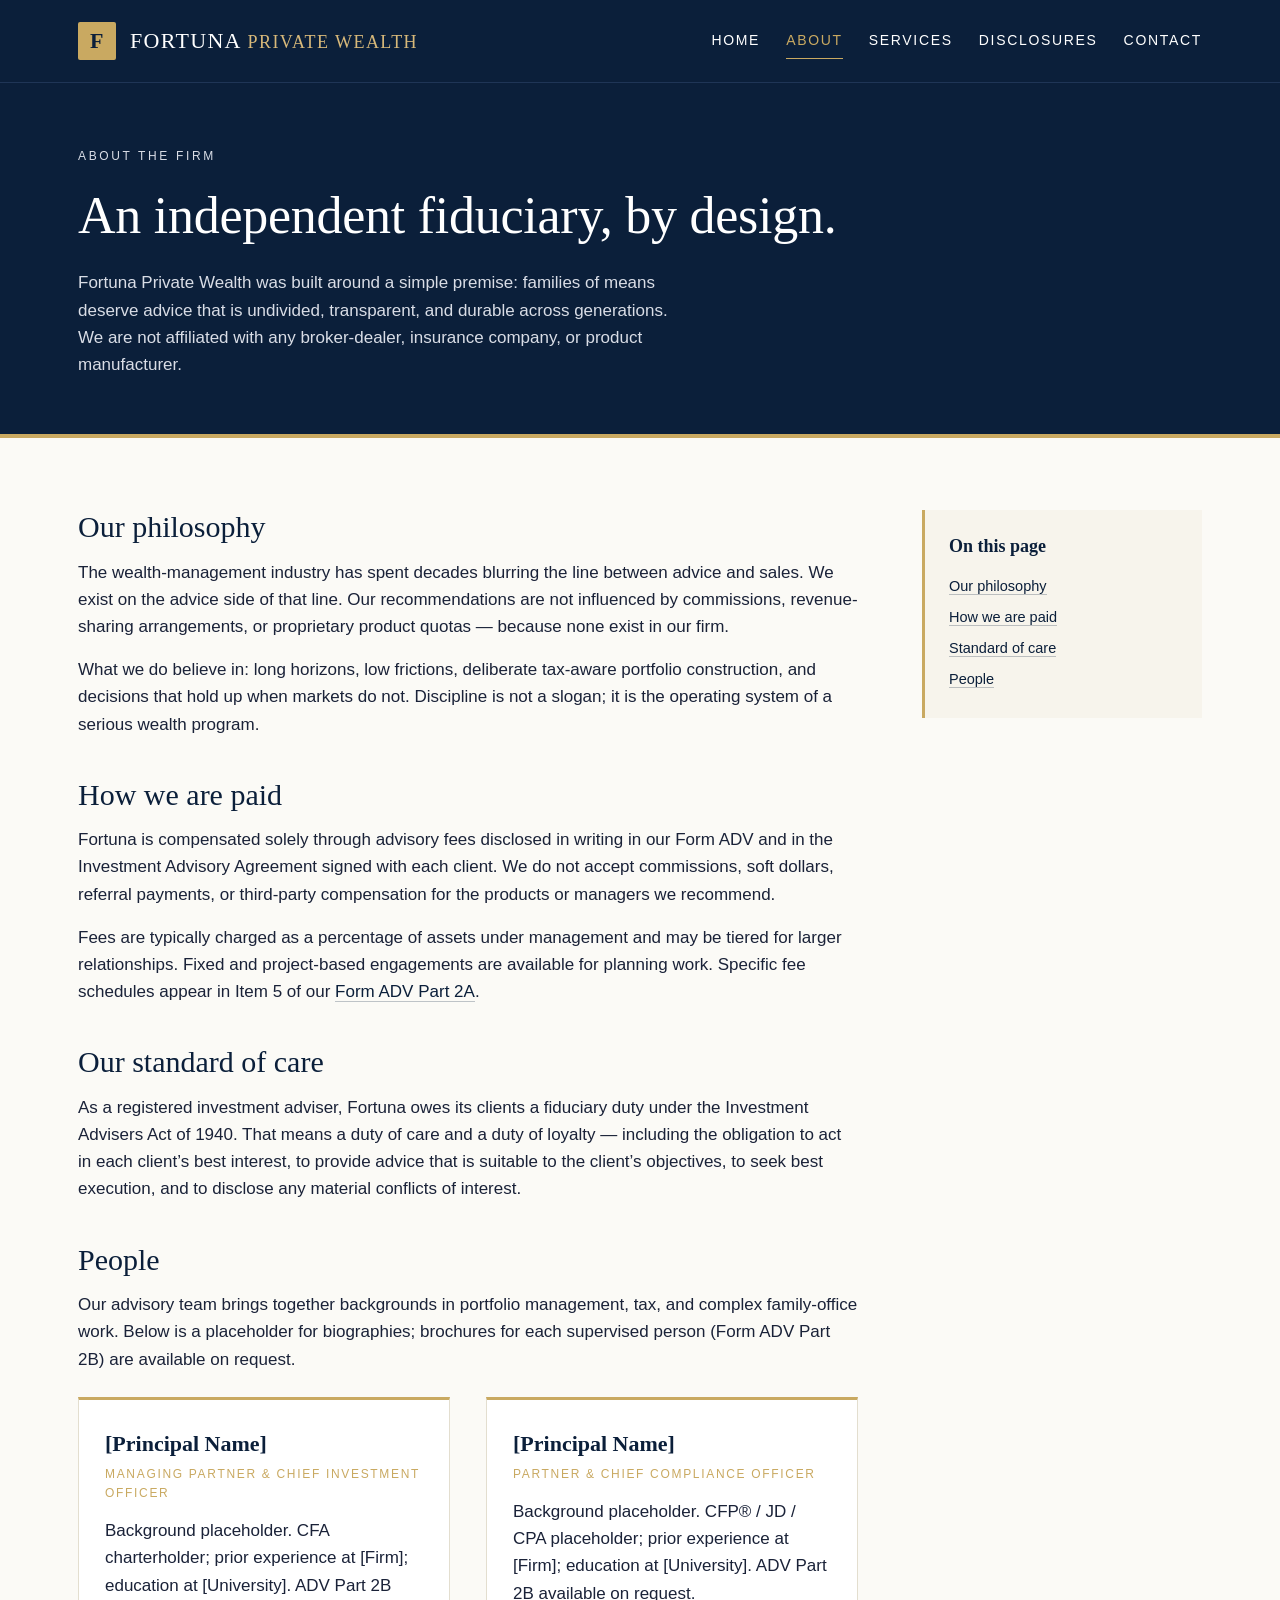
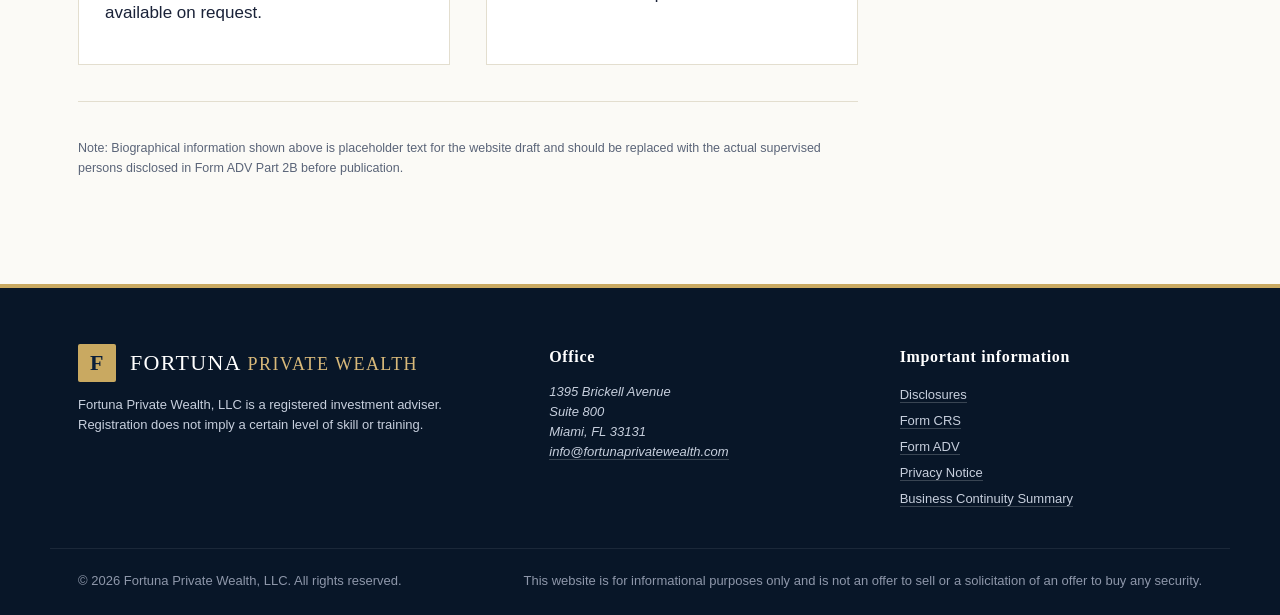
==== about.html @ 852a580c "Initial draft: Fortuna Private Wealth marketing site Five-page static site (home, about, services, d" ====
<!DOCTYPE html>
<html lang="en">
<head>
  <meta charset="UTF-8" />
  <meta name="viewport" content="width=device-width, initial-scale=1.0" />
  <title>About | Fortuna Private Wealth</title>
  <meta name="description" content="About Fortuna Private Wealth, an independent fee-only registered investment adviser headquartered in Brickell, Miami." />
  <link rel="icon" href="data:image/svg+xml,%3Csvg xmlns='http://www.w3.org/2000/svg' viewBox='0 0 64 64'%3E%3Crect width='64' height='64' fill='%230B1F3A'/%3E%3Ctext x='32' y='42' font-family='Georgia' font-size='34' fill='%23C9A961' text-anchor='middle' font-weight='bold'%3EF%3C/text%3E%3C/svg%3E" />
  <link rel="stylesheet" href="style.css" />
</head>
<body>
  <header class="site-header">
    <div class="container nav">
      <a href="index.html" class="brand">
        <span class="brand-mark">F</span>
        <span class="brand-text">Fortuna <em>Private Wealth</em></span>
      </a>
      <nav class="primary-nav" aria-label="Primary">
        <a href="index.html">Home</a>
        <a href="about.html" class="active">About</a>
        <a href="services.html">Services</a>
        <a href="disclosures.html">Disclosures</a>
        <a href="contact.html">Contact</a>
      </nav>
    </div>
  </header>

  <section class="page-hero">
    <div class="container">
      <p class="eyebrow">About the firm</p>
      <h1>An independent fiduciary, by design.</h1>
      <p>
        Fortuna Private Wealth was built around a simple premise: families
        of means deserve advice that is undivided, transparent, and durable
        across generations. We are not affiliated with any broker-dealer,
        insurance company, or product manufacturer.
      </p>
    </div>
  </section>

  <section class="page">
    <div class="container page-grid">
      <div class="prose">
        <h2>Our philosophy</h2>
        <p>
          The wealth-management industry has spent decades blurring the line
          between advice and sales. We exist on the advice side of that line.
          Our recommendations are not influenced by commissions, revenue-sharing
          arrangements, or proprietary product quotas &mdash; because none exist
          in our firm.
        </p>
        <p>
          What we do believe in: long horizons, low frictions, deliberate
          tax-aware portfolio construction, and decisions that hold up when
          markets do not. Discipline is not a slogan; it is the operating
          system of a serious wealth program.
        </p>

        <h2>How we are paid</h2>
        <p>
          Fortuna is compensated solely through advisory fees disclosed in
          writing in our Form ADV and in the Investment Advisory Agreement
          signed with each client. We do not accept commissions, soft dollars,
          referral payments, or third-party compensation for the products or
          managers we recommend.
        </p>
        <p>
          Fees are typically charged as a percentage of assets under management
          and may be tiered for larger relationships. Fixed and project-based
          engagements are available for planning work. Specific fee schedules
          appear in Item 5 of our <a href="disclosures.html#form-adv">Form ADV Part 2A</a>.
        </p>

        <h2>Our standard of care</h2>
        <p>
          As a registered investment adviser, Fortuna owes its clients a
          fiduciary duty under the Investment Advisers Act of 1940. That means
          a duty of care and a duty of loyalty &mdash; including the obligation
          to act in each client&rsquo;s best interest, to provide advice that is
          suitable to the client&rsquo;s objectives, to seek best execution, and
          to disclose any material conflicts of interest.
        </p>

        <h2>People</h2>
        <p>
          Our advisory team brings together backgrounds in portfolio
          management, tax, and complex family-office work. Below is a
          placeholder for biographies; brochures for each supervised person
          (Form ADV Part 2B) are available on request.
        </p>

        <div class="people">
          <article class="person">
            <h3>[Principal Name]</h3>
            <span class="role">Managing Partner &amp; Chief Investment Officer</span>
            <p>
              Background placeholder. CFA charterholder; prior experience at
              [Firm]; education at [University]. ADV Part 2B available on request.
            </p>
          </article>
          <article class="person">
            <h3>[Principal Name]</h3>
            <span class="role">Partner &amp; Chief Compliance Officer</span>
            <p>
              Background placeholder. CFP&reg; / JD / CPA placeholder; prior
              experience at [Firm]; education at [University]. ADV Part 2B
              available on request.
            </p>
          </article>
        </div>

        <hr />
        <p class="form-note">
          Note: Biographical information shown above is placeholder text for
          the website draft and should be replaced with the actual supervised
          persons disclosed in Form ADV Part 2B before publication.
        </p>
      </div>

      <aside>
        <h4>On this page</h4>
        <ul>
          <li><a href="#philosophy">Our philosophy</a></li>
          <li><a href="#fees">How we are paid</a></li>
          <li><a href="#standard">Standard of care</a></li>
          <li><a href="#people">People</a></li>
        </ul>
      </aside>
    </div>
  </section>

  <footer class="site-footer">
    <div class="container footer-grid">
      <div>
        <div class="brand brand-footer">
          <span class="brand-mark">F</span>
          <span class="brand-text">Fortuna <em>Private Wealth</em></span>
        </div>
        <p class="small">
          Fortuna Private Wealth, LLC is a registered investment adviser.
          Registration does not imply a certain level of skill or training.
        </p>
      </div>
      <div>
        <h4>Office</h4>
        <address class="small">
          1395 Brickell Avenue<br />
          Suite 800<br />
          Miami, FL 33131<br />
          <a href="mailto:info@fortunaprivatewealth.com">info@fortunaprivatewealth.com</a>
        </address>
      </div>
      <div>
        <h4>Important information</h4>
        <ul class="small footer-links">
          <li><a href="disclosures.html">Disclosures</a></li>
          <li><a href="disclosures.html#form-crs">Form CRS</a></li>
          <li><a href="disclosures.html#form-adv">Form ADV</a></li>
          <li><a href="disclosures.html#privacy">Privacy Notice</a></li>
          <li><a href="disclosures.html#bcp">Business Continuity Summary</a></li>
        </ul>
      </div>
    </div>
    <div class="container footer-bottom small">
      <span>&copy; <span id="yr"></span> Fortuna Private Wealth, LLC. All rights reserved.</span>
      <span>This website is for informational purposes only and is not an offer to sell or a solicitation of an offer to buy any security.</span>
    </div>
  </footer>
  <script>document.getElementById('yr').textContent=new Date().getFullYear();</script>
</body>
</html>
---- style.css ----
:root {
  --navy: #0B1F3A;
  --navy-deep: #081628;
  --navy-soft: #14304f;
  --gold: #C9A961;
  --gold-soft: #d8b97a;
  --ivory: #F7F4EC;
  --paper: #FBFAF6;
  --ink: #1A2238;
  --muted: #5A6478;
  --line: #E3DECF;
  --line-dark: #1F3556;
  --max: 1180px;
  --radius: 4px;
  --serif: "Cormorant Garamond", "Garamond", "Georgia", "Times New Roman", serif;
  --sans: "Inter", -apple-system, BlinkMacSystemFont, "Segoe UI", "Helvetica Neue", Arial, sans-serif;
}

* { box-sizing: border-box; }

html, body {
  margin: 0;
  padding: 0;
  background: var(--paper);
  color: var(--ink);
  font-family: var(--sans);
  font-size: 17px;
  line-height: 1.6;
  -webkit-font-smoothing: antialiased;
}

img { max-width: 100%; height: auto; display: block; }

a { color: var(--navy); text-decoration: none; border-bottom: 1px solid rgba(11,31,58,0.25); transition: border-color .15s, color .15s; }
a:hover { color: var(--gold); border-bottom-color: var(--gold); }

.container {
  max-width: var(--max);
  margin: 0 auto;
  padding: 0 28px;
}

/* ---------- Header / nav ---------- */
.site-header {
  background: var(--navy);
  color: #fff;
  border-bottom: 1px solid var(--line-dark);
}
.site-header a { color: #fff; border-bottom: none; }
.site-header a:hover { color: var(--gold); }

.nav {
  display: flex;
  justify-content: space-between;
  align-items: center;
  padding: 22px 28px;
  gap: 32px;
}

.brand {
  display: inline-flex;
  align-items: center;
  gap: 14px;
  font-family: var(--serif);
  letter-spacing: 0.02em;
}
.brand-mark {
  display: inline-flex;
  align-items: center;
  justify-content: center;
  width: 38px;
  height: 38px;
  background: var(--gold);
  color: var(--navy);
  font-family: var(--serif);
  font-weight: 700;
  font-size: 22px;
  border-radius: 2px;
}
.brand-text {
  font-size: 22px;
  font-weight: 500;
  letter-spacing: 0.06em;
  text-transform: uppercase;
}
.brand-text em {
  font-style: normal;
  font-weight: 400;
  color: var(--gold-soft);
  letter-spacing: 0.08em;
  font-size: 0.82em;
}

.primary-nav {
  display: flex;
  gap: 26px;
  font-size: 14px;
  letter-spacing: 0.12em;
  text-transform: uppercase;
}
.primary-nav a {
  padding: 6px 0;
  border-bottom: 1px solid transparent;
}
.primary-nav a.active,
.primary-nav a:hover {
  border-bottom-color: var(--gold);
  color: var(--gold);
}

/* ---------- Hero ---------- */
.hero {
  background: linear-gradient(180deg, var(--navy) 0%, var(--navy-deep) 100%);
  color: #fff;
  padding: 90px 0 110px;
  position: relative;
  overflow: hidden;
}
.hero::after {
  content: "";
  position: absolute;
  inset: auto 0 0 0;
  height: 4px;
  background: linear-gradient(90deg, transparent, var(--gold), transparent);
  opacity: .6;
}
.hero-grid {
  display: grid;
  grid-template-columns: 1.4fr 1fr;
  gap: 64px;
  align-items: center;
}
.eyebrow {
  color: var(--gold);
  text-transform: uppercase;
  letter-spacing: 0.22em;
  font-size: 12px;
  margin: 0 0 18px;
}
.hero h1 {
  font-family: var(--serif);
  font-weight: 500;
  font-size: clamp(36px, 5vw, 60px);
  line-height: 1.08;
  margin: 0 0 24px;
  letter-spacing: -0.005em;
}
.hero .lede {
  font-size: 18px;
  color: #D9DDE6;
  max-width: 56ch;
  margin: 0 0 32px;
}

.cta-row { display: flex; gap: 16px; flex-wrap: wrap; }

.btn {
  display: inline-block;
  font-family: var(--sans);
  font-size: 14px;
  letter-spacing: 0.14em;
  text-transform: uppercase;
  padding: 14px 26px;
  border-radius: 2px;
  border: 1px solid transparent;
  cursor: pointer;
  text-decoration: none;
}
.btn-primary {
  background: var(--gold);
  color: var(--navy);
  border-color: var(--gold);
}
.btn-primary:hover { background: var(--gold-soft); border-color: var(--gold-soft); color: var(--navy); }
.btn-ghost {
  background: transparent;
  color: #fff;
  border-color: rgba(255,255,255,0.4);
}
.btn-ghost:hover { border-color: var(--gold); color: var(--gold); }

/* hero card */
.hero-card {
  background: rgba(255,255,255,0.04);
  border: 1px solid rgba(201,169,97,0.35);
  padding: 28px 30px;
  border-radius: var(--radius);
  backdrop-filter: blur(2px);
}
.hero-card .card-title {
  font-family: var(--serif);
  font-size: 22px;
  margin: 0 0 18px;
  color: var(--gold);
  font-weight: 500;
  letter-spacing: 0.04em;
}
.kv {
  margin: 0;
  display: grid;
  grid-template-columns: 1fr 1.4fr;
  row-gap: 10px;
  column-gap: 14px;
  font-size: 14.5px;
}
.kv dt { color: #B9C1D2; text-transform: uppercase; letter-spacing: 0.08em; font-size: 11.5px; padding-top: 2px; }
.kv dd { margin: 0; color: #fff; }
.kv dd a { color: var(--gold); border-bottom-color: rgba(201,169,97,0.5); }

/* ---------- Bands ---------- */
.band { padding: 88px 0; }
.band-light { background: var(--ivory); border-top: 1px solid var(--line); border-bottom: 1px solid var(--line); }
.band-dark { background: var(--navy); color: #fff; text-align: center; }
.band-dark h2 { color: #fff; }

.band h2, .page h2 {
  font-family: var(--serif);
  font-weight: 500;
  font-size: clamp(28px, 3.4vw, 40px);
  line-height: 1.15;
  margin: 0 0 22px;
  color: var(--navy);
}

.three-col {
  display: grid;
  grid-template-columns: repeat(3, 1fr);
  gap: 44px;
}
.three-col h3 {
  font-family: var(--serif);
  font-size: 22px;
  color: var(--navy);
  margin: 0 0 12px;
  font-weight: 600;
}
.three-col h3::before {
  content: "";
  display: block;
  width: 38px;
  height: 2px;
  background: var(--gold);
  margin-bottom: 14px;
}

.two-col {
  display: grid;
  grid-template-columns: 1.1fr 1fr;
  gap: 64px;
  align-items: start;
}

.checklist {
  list-style: none;
  padding: 0;
  margin: 0;
  border-top: 1px solid var(--line);
}
.checklist li {
  padding: 16px 0 16px 28px;
  border-bottom: 1px solid var(--line);
  position: relative;
}
.checklist li::before {
  content: "";
  position: absolute;
  left: 0;
  top: 22px;
  width: 14px;
  height: 2px;
  background: var(--gold);
}

.cta-block {
  max-width: 620px;
  margin: 0 auto;
}
.band-dark .cta-block p {
  color: #C7CFDD;
  margin-bottom: 28px;
}

/* ---------- Page-level (interior pages) ---------- */
.page-hero {
  background: var(--navy);
  color: #fff;
  padding: 64px 0 56px;
  border-bottom: 4px solid var(--gold);
}
.page-hero h1 {
  font-family: var(--serif);
  font-weight: 500;
  font-size: clamp(34px, 4.4vw, 52px);
  margin: 8px 0 12px;
  letter-spacing: -0.005em;
}
.page-hero p {
  color: #D9DDE6;
  max-width: 64ch;
  margin: 0;
}

.page {
  padding: 72px 0 90px;
}

.page-grid {
  display: grid;
  grid-template-columns: 1fr 280px;
  gap: 64px;
  align-items: start;
}
.page-grid aside {
  position: sticky;
  top: 30px;
  background: var(--ivory);
  border-left: 3px solid var(--gold);
  padding: 22px 24px;
  font-size: 14.5px;
}
.page-grid aside h4 {
  font-family: var(--serif);
  font-size: 18px;
  margin: 0 0 10px;
  color: var(--navy);
}
.page-grid aside ul {
  list-style: none;
  padding: 0;
  margin: 0;
}
.page-grid aside li { padding: 4px 0; }

.prose h2 {
  font-family: var(--serif);
  font-weight: 500;
  font-size: 30px;
  color: var(--navy);
  margin: 40px 0 14px;
}
.prose h2:first-child { margin-top: 0; }
.prose h3 {
  font-family: var(--serif);
  font-size: 22px;
  color: var(--navy);
  margin: 28px 0 8px;
  font-weight: 600;
}
.prose p { margin: 0 0 16px; }
.prose ul { margin: 0 0 18px; padding-left: 22px; }
.prose li { margin: 6px 0; }
.prose hr {
  border: 0;
  border-top: 1px solid var(--line);
  margin: 36px 0;
}

.note {
  background: var(--ivory);
  border: 1px solid var(--line);
  border-left: 4px solid var(--gold);
  padding: 18px 22px;
  font-size: 14.5px;
  color: var(--muted);
  margin: 20px 0 28px;
}

/* People (about) */
.people {
  display: grid;
  grid-template-columns: repeat(2, 1fr);
  gap: 36px;
  margin-top: 24px;
}
.person {
  background: #fff;
  border: 1px solid var(--line);
  padding: 26px 26px 22px;
  border-top: 3px solid var(--gold);
}
.person h3 {
  font-family: var(--serif);
  font-size: 22px;
  margin: 0 0 4px;
  color: var(--navy);
}
.person .role {
  text-transform: uppercase;
  letter-spacing: 0.14em;
  font-size: 12px;
  color: var(--gold);
  margin: 0 0 14px;
  display: block;
}

/* Services */
.service-grid {
  display: grid;
  grid-template-columns: repeat(2, 1fr);
  gap: 28px;
}
.service {
  border: 1px solid var(--line);
  background: #fff;
  padding: 28px;
  position: relative;
}
.service::before {
  content: "";
  position: absolute;
  top: 0; left: 0;
  width: 48px;
  height: 3px;
  background: var(--gold);
}
.service h3 {
  font-family: var(--serif);
  font-size: 22px;
  color: var(--navy);
  margin: 6px 0 10px;
  font-weight: 600;
}
.service p { margin: 0 0 10px; color: var(--ink); }

/* Contact */
.contact-grid {
  display: grid;
  grid-template-columns: 1.1fr 1fr;
  gap: 56px;
  align-items: start;
}
.contact-card {
  background: var(--ivory);
  border: 1px solid var(--line);
  padding: 30px 30px 26px;
}
.contact-card h3 {
  font-family: var(--serif);
  font-size: 22px;
  margin: 0 0 14px;
  color: var(--navy);
}
.contact-card address {
  font-style: normal;
  line-height: 1.7;
  margin-bottom: 18px;
}
form.contact-form { display: grid; gap: 14px; }
form.contact-form label {
  display: block;
  font-size: 13px;
  letter-spacing: 0.1em;
  text-transform: uppercase;
  color: var(--muted);
  margin-bottom: 4px;
}
form.contact-form input,
form.contact-form textarea,
form.contact-form select {
  width: 100%;
  padding: 12px 14px;
  border: 1px solid var(--line);
  background: #fff;
  font-family: var(--sans);
  font-size: 15px;
  border-radius: 2px;
  color: var(--ink);
}
form.contact-form textarea { min-height: 140px; resize: vertical; }
form.contact-form input:focus,
form.contact-form textarea:focus,
form.contact-form select:focus {
  outline: none;
  border-color: var(--gold);
  box-shadow: 0 0 0 3px rgba(201,169,97,0.18);
}
.form-note {
  font-size: 12.5px;
  color: var(--muted);
  margin-top: 4px;
}

/* ---------- Footer ---------- */
.site-footer {
  background: var(--navy-deep);
  color: #C7CFDD;
  padding: 56px 0 24px;
  margin-top: 0;
  border-top: 4px solid var(--gold);
}
.site-footer a { color: #C7CFDD; border-bottom-color: rgba(255,255,255,0.2); }
.site-footer a:hover { color: var(--gold); border-bottom-color: var(--gold); }
.footer-grid {
  display: grid;
  grid-template-columns: 1.4fr 1fr 1fr;
  gap: 48px;
  padding-bottom: 36px;
  border-bottom: 1px solid rgba(255,255,255,0.08);
}
.brand-footer .brand-text { color: #fff; }
.brand-footer .brand-text em { color: var(--gold-soft); }
.site-footer h4 {
  font-family: var(--serif);
  font-size: 16px;
  color: #fff;
  margin: 0 0 12px;
  letter-spacing: 0.04em;
}
.footer-links { list-style: none; padding: 0; margin: 0; }
.footer-links li { padding: 3px 0; }
.small { font-size: 13px; line-height: 1.55; }
.footer-bottom {
  padding-top: 22px;
  display: flex;
  justify-content: space-between;
  gap: 24px;
  flex-wrap: wrap;
  color: #8E97AA;
}

/* ---------- Responsive ---------- */
@media (max-width: 880px) {
  .nav { flex-wrap: wrap; gap: 16px; padding: 16px 22px; }
  .primary-nav { gap: 18px; font-size: 12.5px; flex-wrap: wrap; }
  .hero { padding: 60px 0 70px; }
  .hero-grid, .two-col, .contact-grid, .page-grid { grid-template-columns: 1fr; gap: 36px; }
  .three-col { grid-template-columns: 1fr; gap: 28px; }
  .service-grid, .people { grid-template-columns: 1fr; }
  .footer-grid { grid-template-columns: 1fr; gap: 28px; }
  .page-grid aside { position: static; }
}
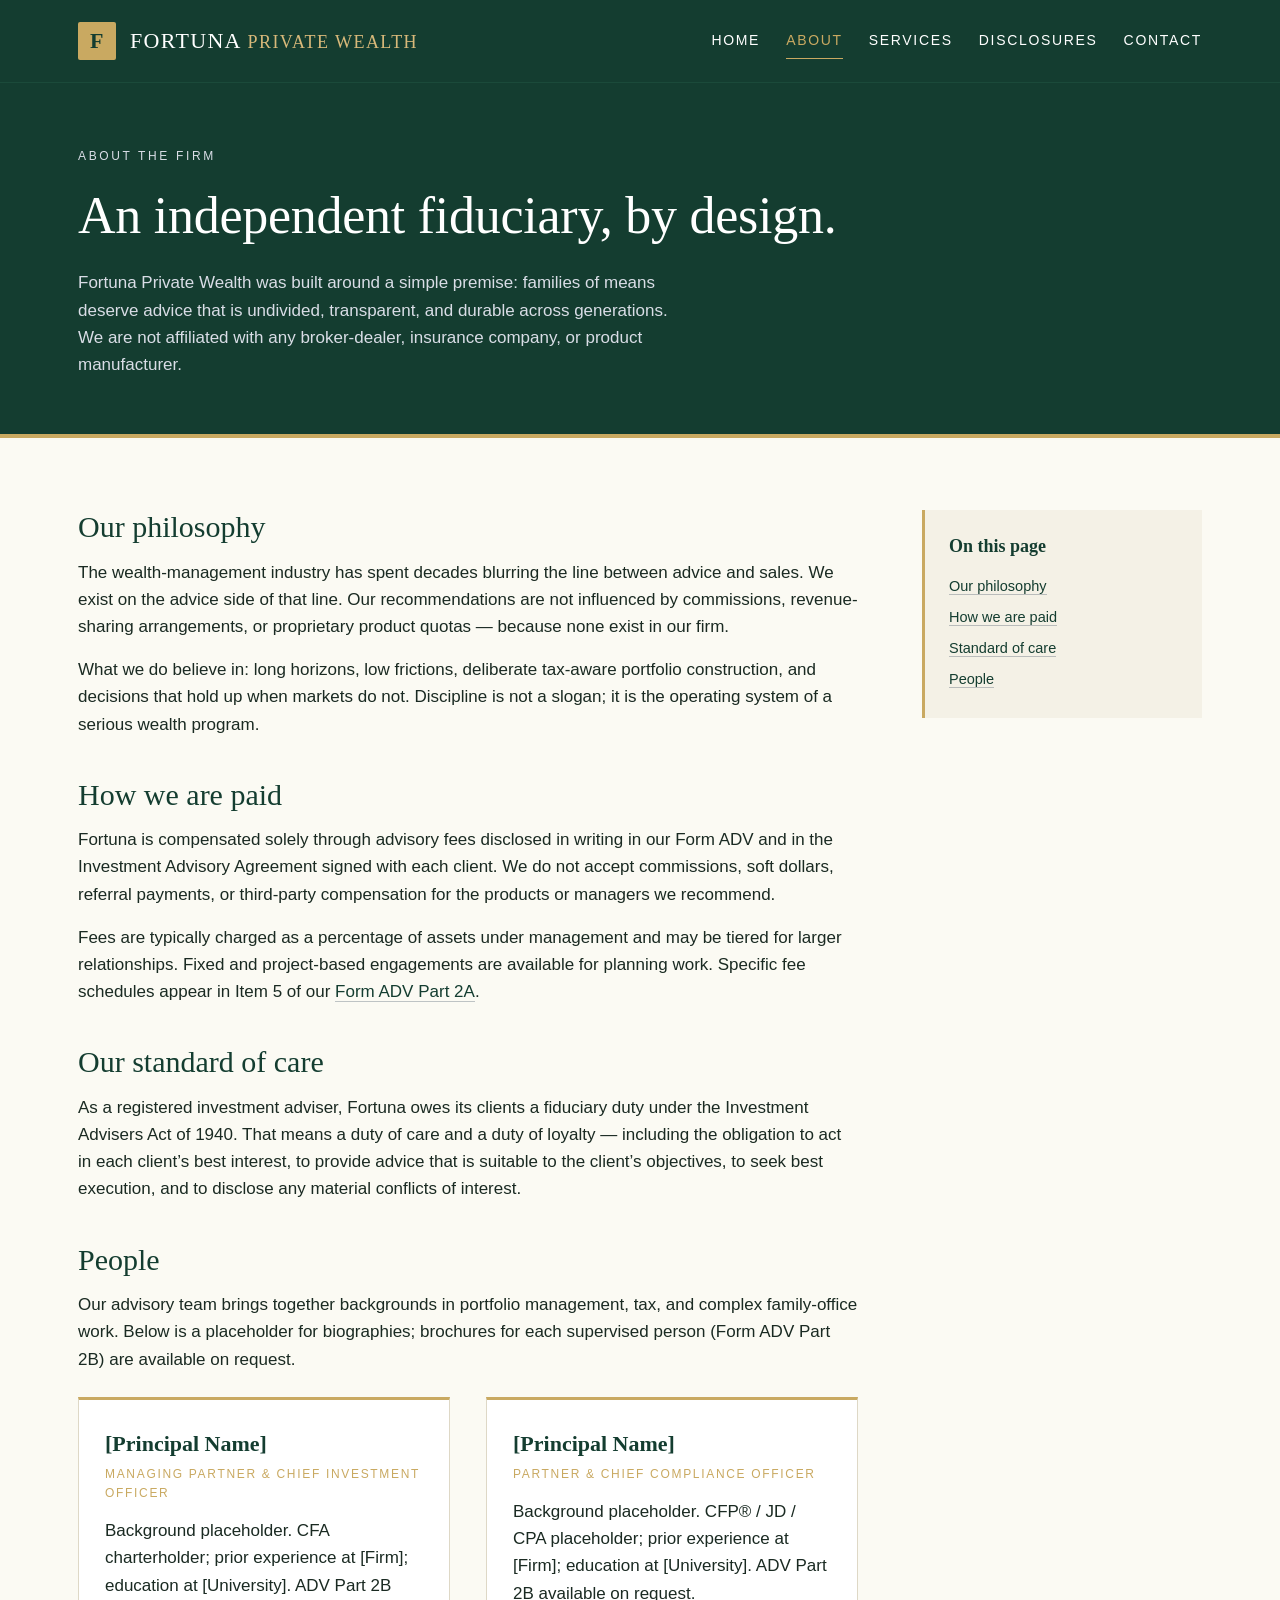
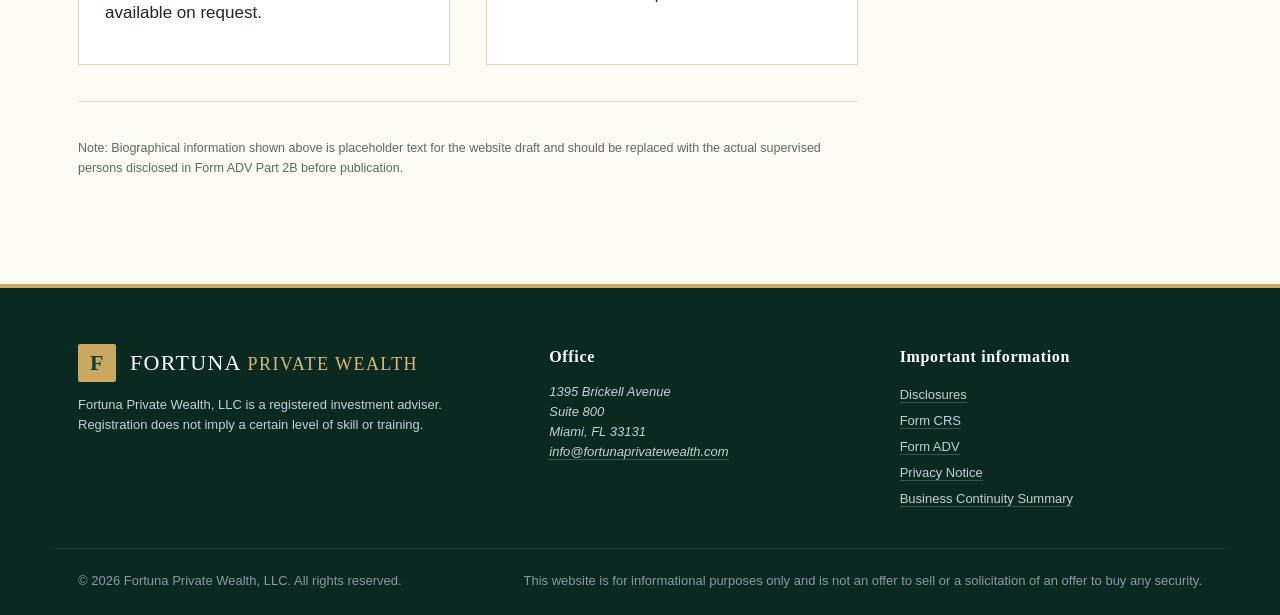
==== commit 454c3c28: "Switch palette from navy to institutional Brunswick green Updates the primary color tokens and favic" ====
--- a/about.html
+++ b/about.html
@@ -5,7 +5,7 @@
   <meta name="viewport" content="width=device-width, initial-scale=1.0" />
   <title>About | Fortuna Private Wealth</title>
   <meta name="description" content="About Fortuna Private Wealth, an independent fee-only registered investment adviser headquartered in Brickell, Miami." />
-  <link rel="icon" href="data:image/svg+xml,%3Csvg xmlns='http://www.w3.org/2000/svg' viewBox='0 0 64 64'%3E%3Crect width='64' height='64' fill='%230B1F3A'/%3E%3Ctext x='32' y='42' font-family='Georgia' font-size='34' fill='%23C9A961' text-anchor='middle' font-weight='bold'%3EF%3C/text%3E%3C/svg%3E" />
+  <link rel="icon" href="data:image/svg+xml,%3Csvg xmlns='http://www.w3.org/2000/svg' viewBox='0 0 64 64'%3E%3Crect width='64' height='64' fill='%23143D30'/%3E%3Ctext x='32' y='42' font-family='Georgia' font-size='34' fill='%23C9A961' text-anchor='middle' font-weight='bold'%3EF%3C/text%3E%3C/svg%3E" />
   <link rel="stylesheet" href="style.css" />
 </head>
 <body>
--- a/style.css
+++ b/style.css
@@ -1,15 +1,15 @@
 :root {
-  --navy: #0B1F3A;
-  --navy-deep: #081628;
-  --navy-soft: #14304f;
+  --navy: #143D30;
+  --navy-deep: #0A2A21;
+  --navy-soft: #1F5340;
   --gold: #C9A961;
   --gold-soft: #d8b97a;
-  --ivory: #F7F4EC;
-  --paper: #FBFAF6;
-  --ink: #1A2238;
-  --muted: #5A6478;
-  --line: #E3DECF;
-  --line-dark: #1F3556;
+  --ivory: #F4F1E6;
+  --paper: #FBFAF3;
+  --ink: #1A2A22;
+  --muted: #5A6B62;
+  --line: #DED8C6;
+  --line-dark: #1B4A3A;
   --max: 1180px;
   --radius: 4px;
   --serif: "Cormorant Garamond", "Garamond", "Georgia", "Times New Roman", serif;
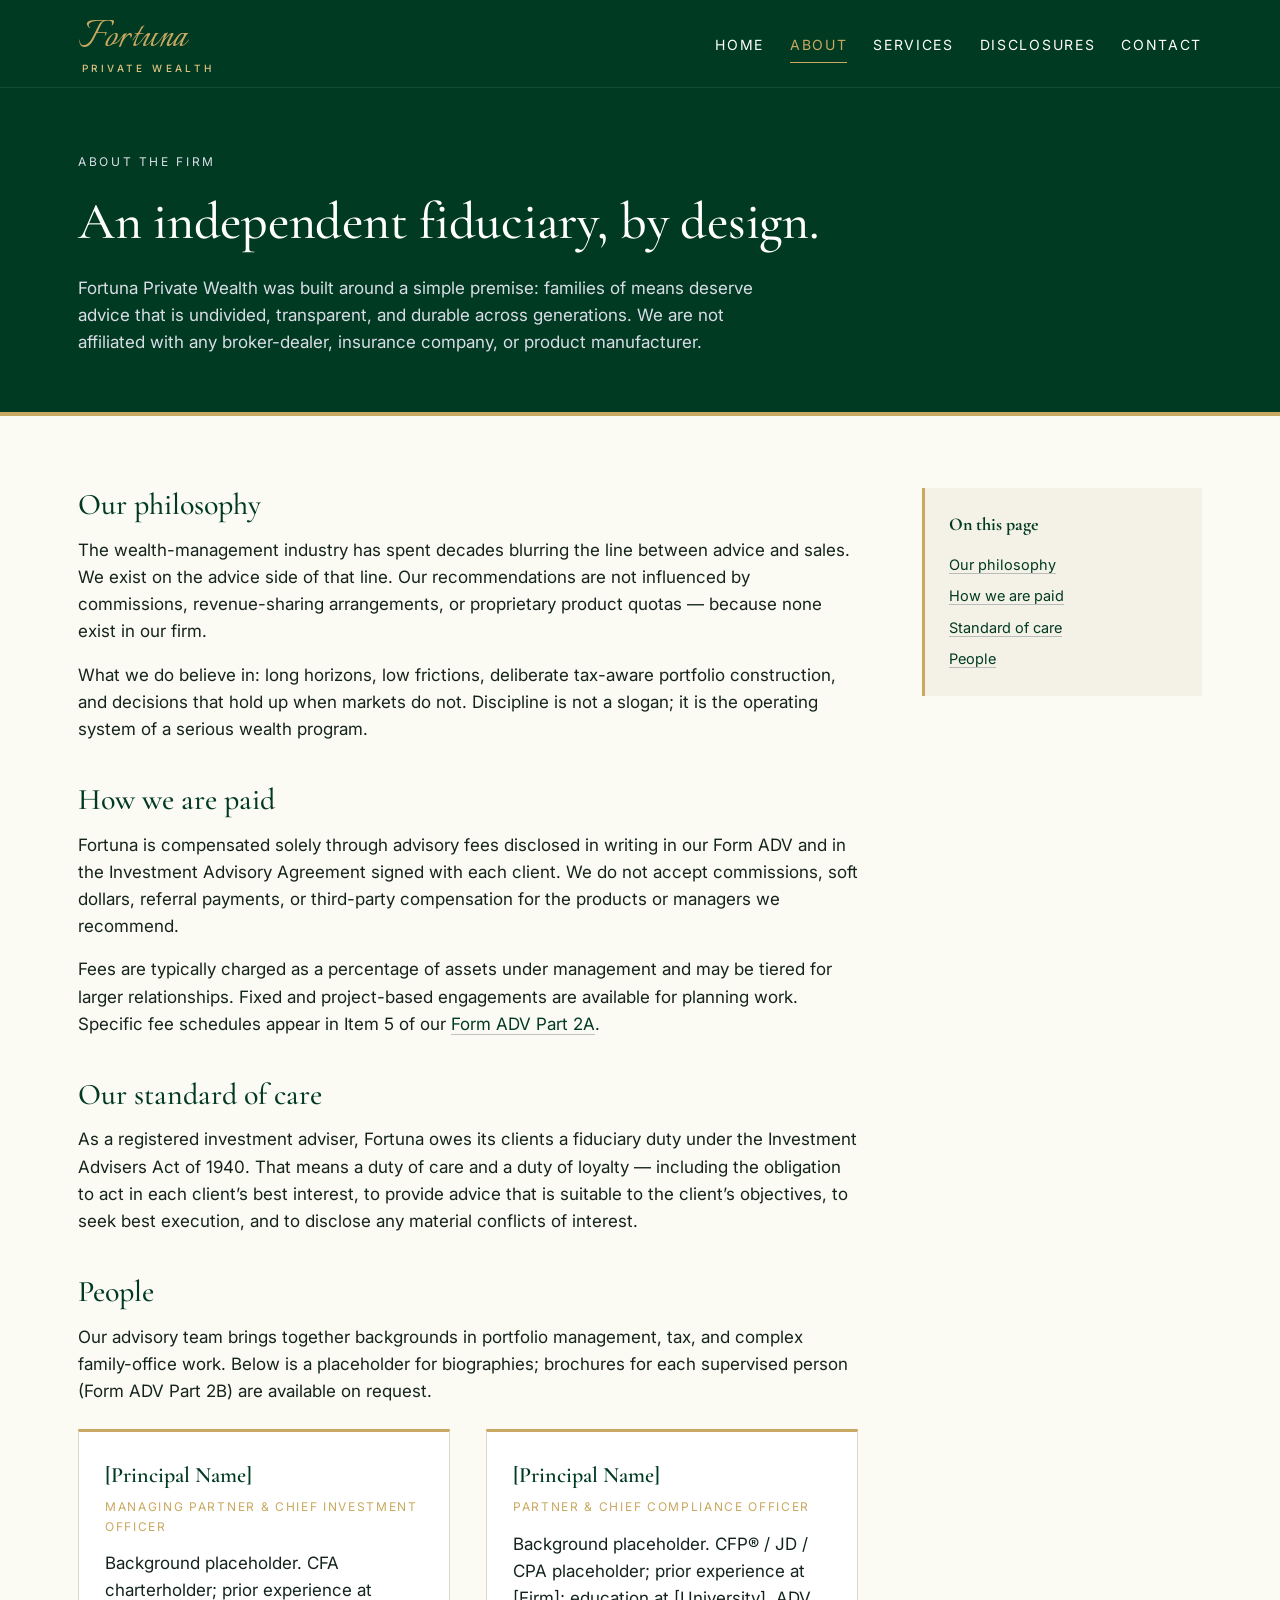
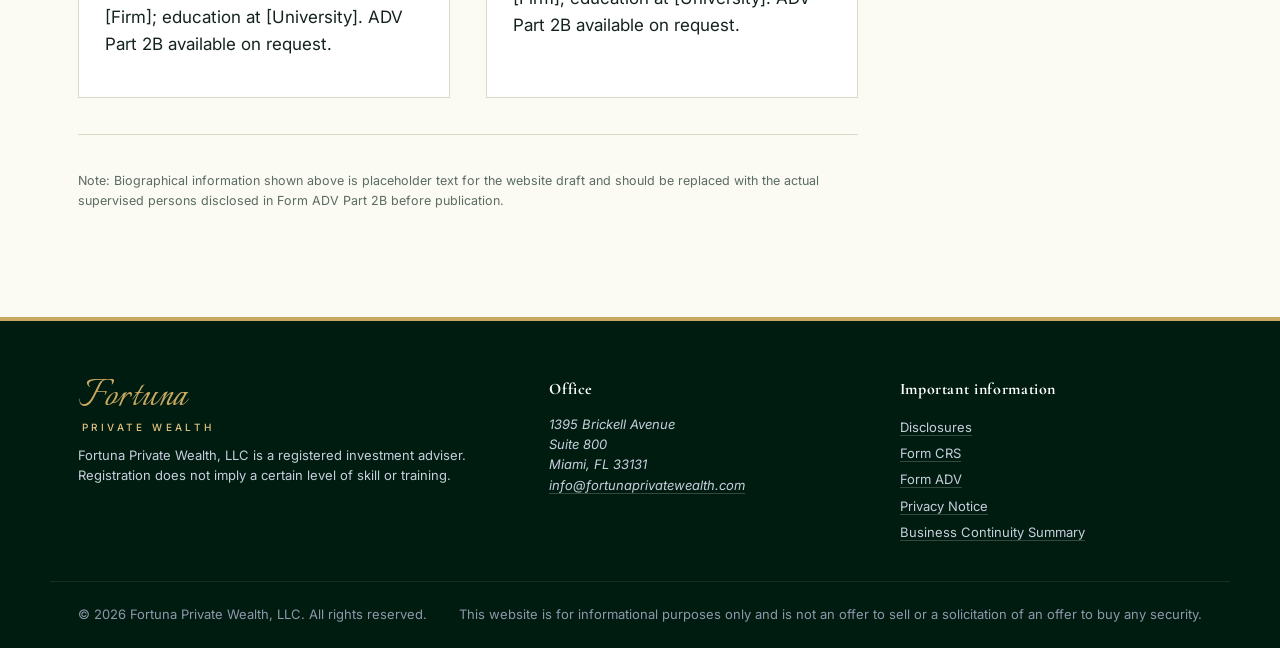
==== commit 5faaf630: "Rebrand: British Racing Green palette + cursive gold wordmark - Swap palette to deep British Racing " ====
--- a/about.html
+++ b/about.html
@@ -5,15 +5,18 @@
   <meta name="viewport" content="width=device-width, initial-scale=1.0" />
   <title>About | Fortuna Private Wealth</title>
   <meta name="description" content="About Fortuna Private Wealth, an independent fee-only registered investment adviser headquartered in Brickell, Miami." />
-  <link rel="icon" href="data:image/svg+xml,%3Csvg xmlns='http://www.w3.org/2000/svg' viewBox='0 0 64 64'%3E%3Crect width='64' height='64' fill='%23143D30'/%3E%3Ctext x='32' y='42' font-family='Georgia' font-size='34' fill='%23C9A961' text-anchor='middle' font-weight='bold'%3EF%3C/text%3E%3C/svg%3E" />
+  <link rel="icon" href="data:image/svg+xml,%3Csvg xmlns='http://www.w3.org/2000/svg' viewBox='0 0 64 64'%3E%3Crect width='64' height='64' fill='%23013A22'/%3E%3Ctext x='32' y='48' font-family='Georgia' font-size='44' font-style='italic' fill='%23C9A961' text-anchor='middle'%3EF%3C/text%3E%3C/svg%3E" />
+  <link rel="preconnect" href="https://fonts.googleapis.com" />
+  <link rel="preconnect" href="https://fonts.gstatic.com" crossorigin />
+  <link href="https://fonts.googleapis.com/css2?family=Cormorant+Garamond:ital,wght@0,400;0,500;0,600;1,400&family=Inter:wght@400;500;600&family=Italianno&display=swap" rel="stylesheet" />
   <link rel="stylesheet" href="style.css" />
 </head>
 <body>
   <header class="site-header">
     <div class="container nav">
       <a href="index.html" class="brand">
-        <span class="brand-mark">F</span>
-        <span class="brand-text">Fortuna <em>Private Wealth</em></span>
+        <span class="brand-script">Fortuna</span>
+        <span class="brand-tagline">Private Wealth</span>
       </a>
       <nav class="primary-nav" aria-label="Primary">
         <a href="index.html">Home</a>
@@ -133,8 +136,8 @@
     <div class="container footer-grid">
       <div>
         <div class="brand brand-footer">
-          <span class="brand-mark">F</span>
-          <span class="brand-text">Fortuna <em>Private Wealth</em></span>
+          <span class="brand-script">Fortuna</span>
+          <span class="brand-tagline">Private Wealth</span>
         </div>
         <p class="small">
           Fortuna Private Wealth, LLC is a registered investment adviser.
--- a/style.css
+++ b/style.css
@@ -1,18 +1,19 @@
 :root {
-  --navy: #143D30;
-  --navy-deep: #0A2A21;
-  --navy-soft: #1F5340;
+  --navy: #013A22;
+  --navy-deep: #001C10;
+  --navy-soft: #155A38;
   --gold: #C9A961;
-  --gold-soft: #d8b97a;
+  --gold-soft: #E0C383;
   --ivory: #F4F1E6;
   --paper: #FBFAF3;
-  --ink: #1A2A22;
+  --ink: #14241C;
   --muted: #5A6B62;
   --line: #DED8C6;
-  --line-dark: #1B4A3A;
+  --line-dark: #0F4E32;
   --max: 1180px;
   --radius: 4px;
   --serif: "Cormorant Garamond", "Garamond", "Georgia", "Times New Roman", serif;
+  --script: "Italianno", "Allura", "Pinyon Script", "Apple Chancery", cursive;
   --sans: "Inter", -apple-system, BlinkMacSystemFont, "Segoe UI", "Helvetica Neue", Arial, sans-serif;
 }
 
@@ -53,43 +54,43 @@
   display: flex;
   justify-content: space-between;
   align-items: center;
-  padding: 22px 28px;
+  padding: 18px 28px 14px;
   gap: 32px;
 }
 
 .brand {
   display: inline-flex;
-  align-items: center;
-  gap: 14px;
-  font-family: var(--serif);
-  letter-spacing: 0.02em;
-}
-.brand-mark {
-  display: inline-flex;
-  align-items: center;
-  justify-content: center;
-  width: 38px;
-  height: 38px;
-  background: var(--gold);
-  color: var(--navy);
-  font-family: var(--serif);
-  font-weight: 700;
-  font-size: 22px;
-  border-radius: 2px;
-}
-.brand-text {
-  font-size: 22px;
+  flex-direction: column;
+  align-items: flex-start;
+  gap: 0;
+  line-height: 1;
+  border-bottom: none !important;
+}
+.brand-mark { display: none; }
+.brand-script {
+  font-family: var(--script);
+  font-weight: 400;
+  font-style: normal;
+  color: var(--gold);
+  font-size: 46px;
+  line-height: 0.9;
+  letter-spacing: 0.005em;
+  display: inline-block;
+  padding-bottom: 2px;
+}
+.brand-tagline {
+  display: inline-block;
+  font-family: var(--sans);
+  font-size: 10px;
   font-weight: 500;
-  letter-spacing: 0.06em;
+  letter-spacing: 0.34em;
   text-transform: uppercase;
-}
-.brand-text em {
-  font-style: normal;
-  font-weight: 400;
   color: var(--gold-soft);
-  letter-spacing: 0.08em;
-  font-size: 0.82em;
-}
+  margin-top: 2px;
+  padding-left: 4px;
+}
+.site-footer .brand-script { color: var(--gold); }
+.site-footer .brand-tagline { color: var(--gold-soft); }
 
 .primary-nav {
   display: flex;
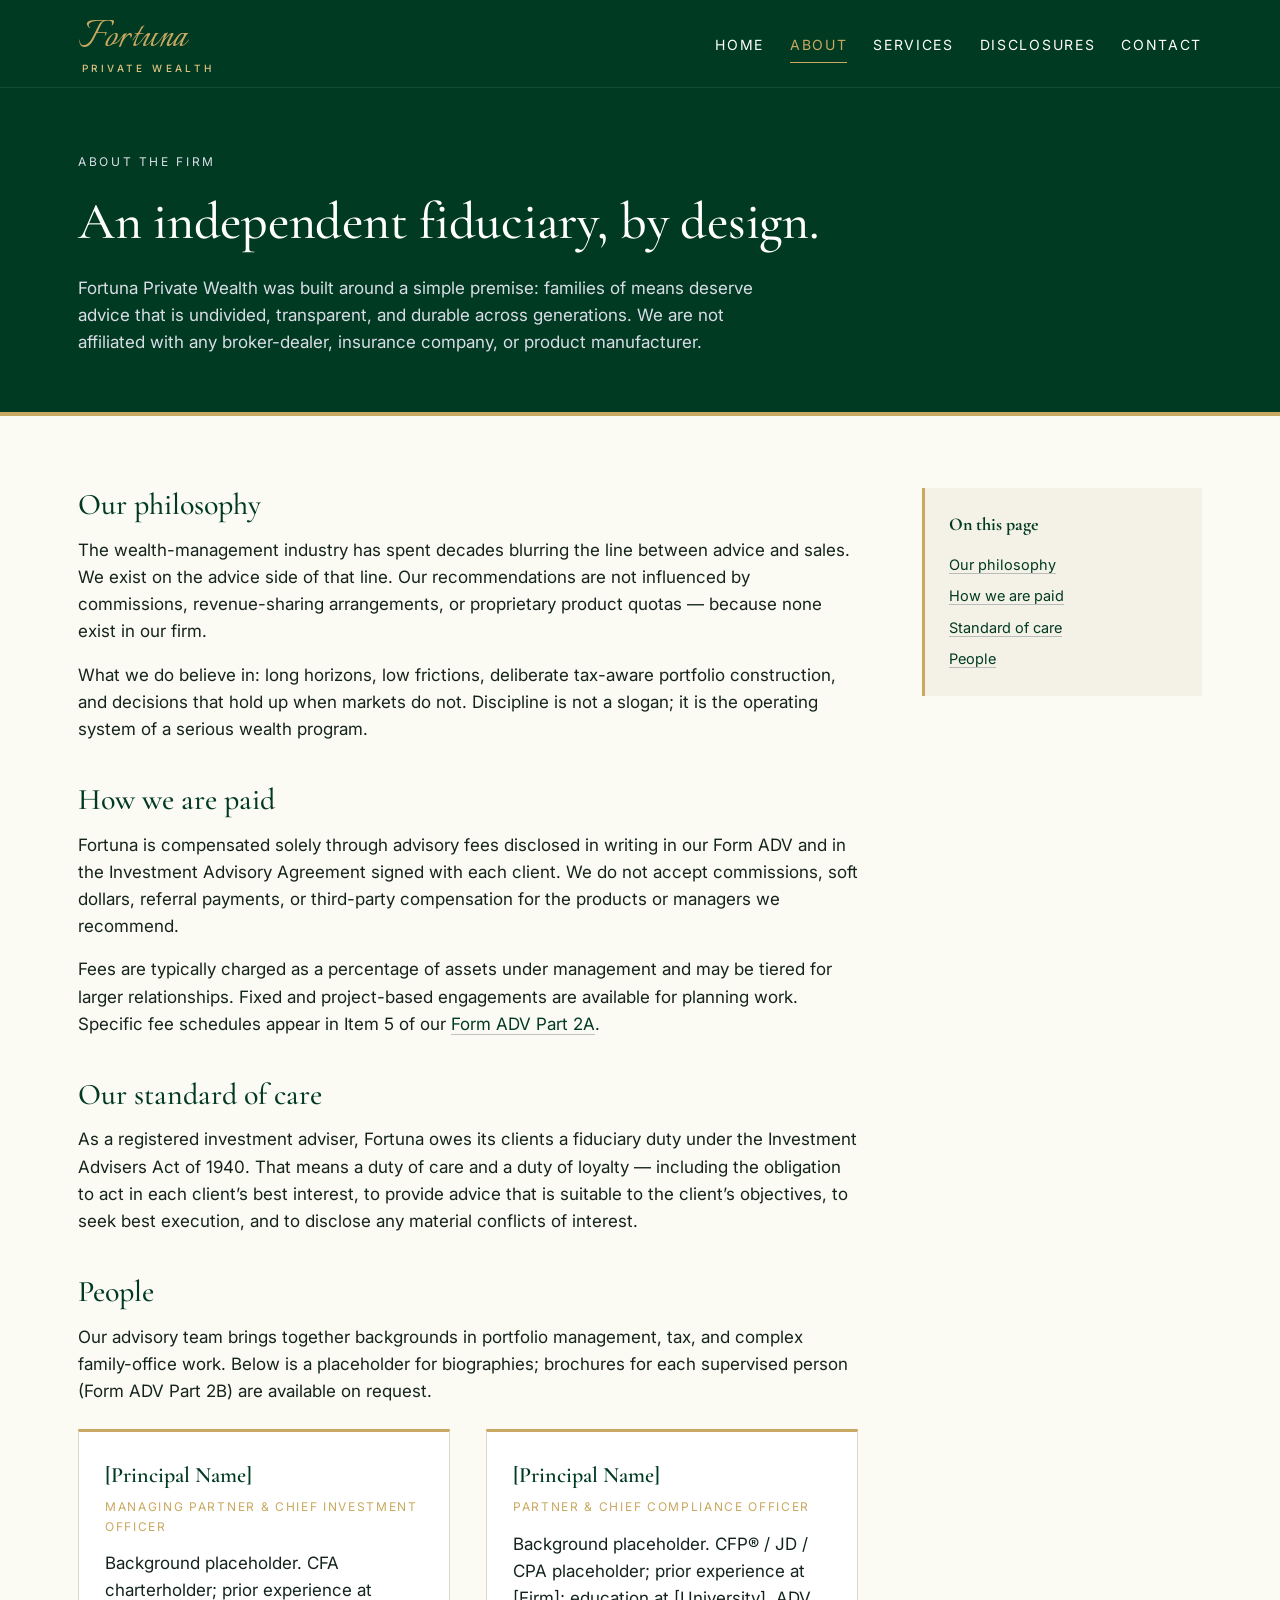
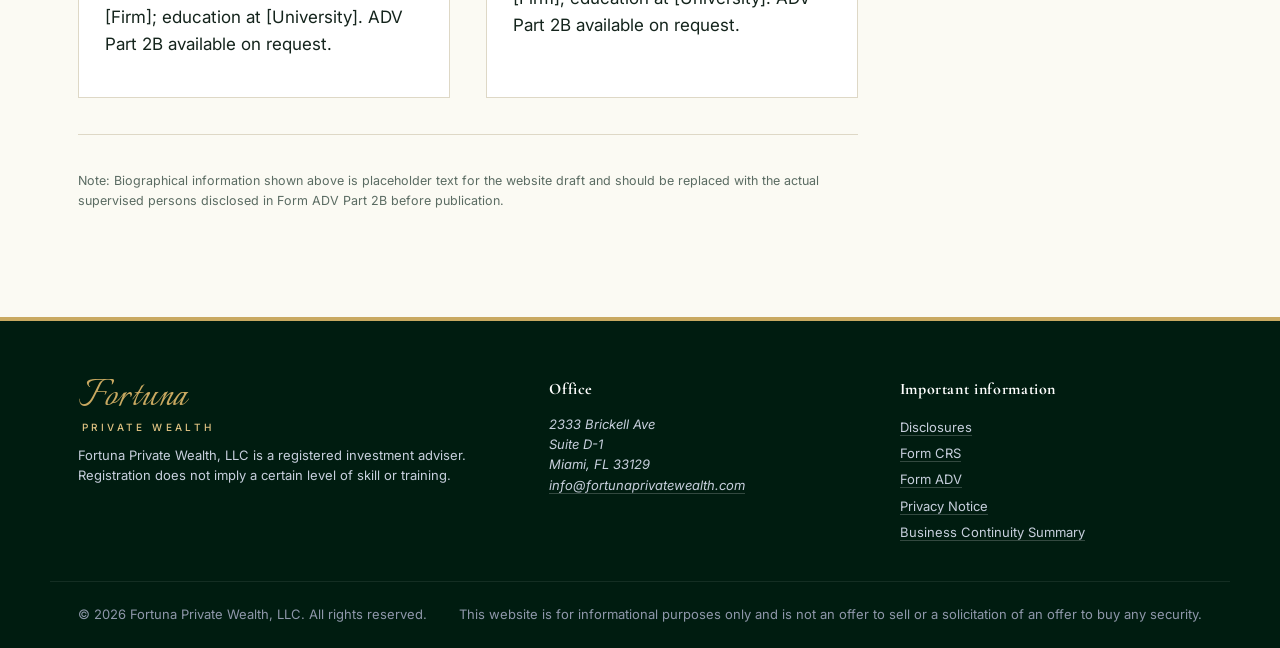
==== commit 7bb341c5: "Update office address to 2333 Brickell Ave, Suite D-1" ====
--- a/about.html
+++ b/about.html
@@ -147,9 +147,9 @@
       <div>
         <h4>Office</h4>
         <address class="small">
-          1395 Brickell Avenue<br />
-          Suite 800<br />
-          Miami, FL 33131<br />
+          2333 Brickell Ave<br />
+          Suite D-1<br />
+          Miami, FL 33129<br />
           <a href="mailto:info@fortunaprivatewealth.com">info@fortunaprivatewealth.com</a>
         </address>
       </div>
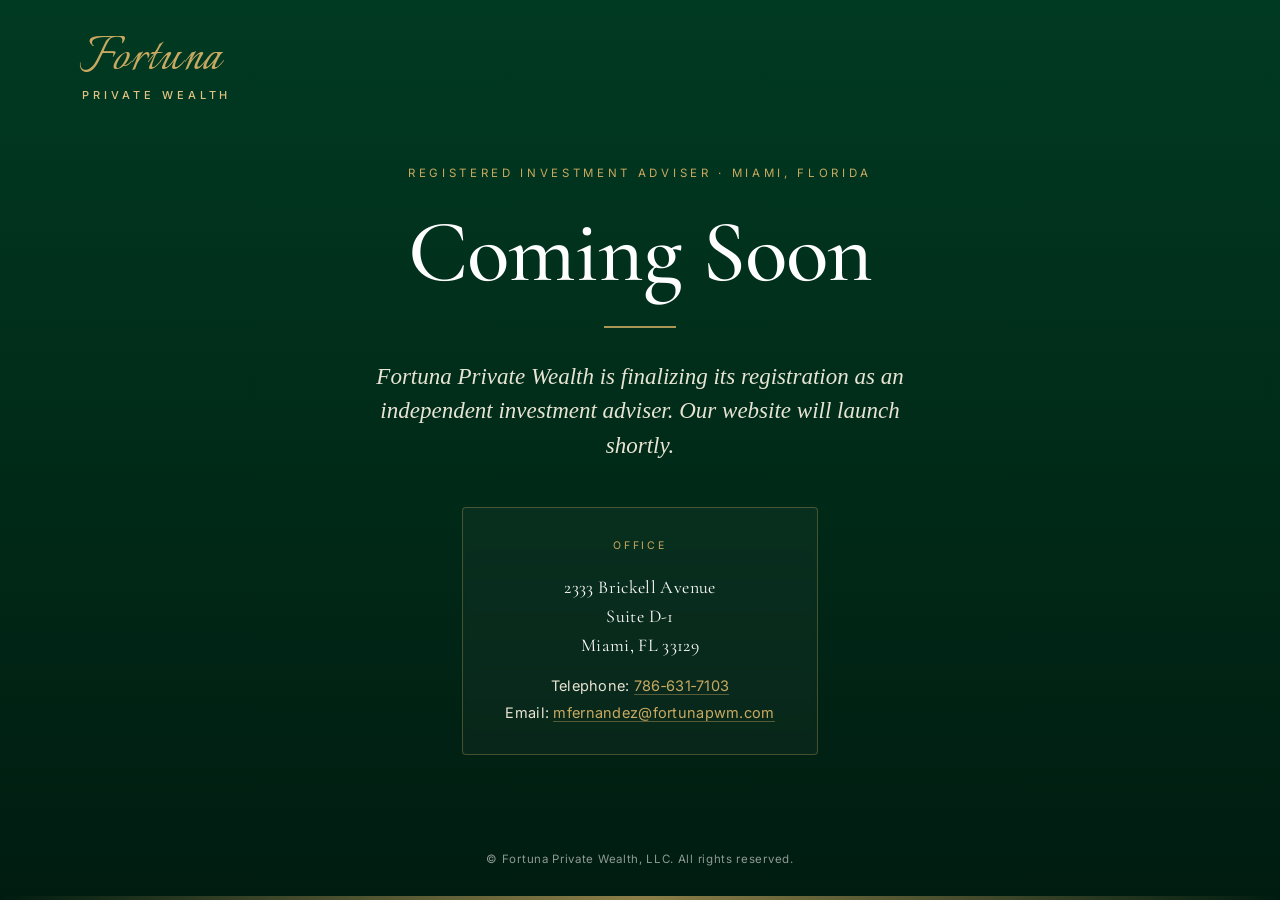
==== commit fa485f49: "Switch site to Coming Soon; redirect interior pages to /" ====
--- a/about.html
+++ b/about.html
@@ -2,173 +2,12 @@
 <html lang="en">
 <head>
   <meta charset="UTF-8" />
-  <meta name="viewport" content="width=device-width, initial-scale=1.0" />
-  <title>About | Fortuna Private Wealth</title>
-  <meta name="description" content="About Fortuna Private Wealth, an independent fee-only registered investment adviser headquartered in Brickell, Miami." />
-  <link rel="icon" href="data:image/svg+xml,%3Csvg xmlns='http://www.w3.org/2000/svg' viewBox='0 0 64 64'%3E%3Crect width='64' height='64' fill='%23013A22'/%3E%3Ctext x='32' y='48' font-family='Georgia' font-size='44' font-style='italic' fill='%23C9A961' text-anchor='middle'%3EF%3C/text%3E%3C/svg%3E" />
-  <link rel="preconnect" href="https://fonts.googleapis.com" />
-  <link rel="preconnect" href="https://fonts.gstatic.com" crossorigin />
-  <link href="https://fonts.googleapis.com/css2?family=Cormorant+Garamond:ital,wght@0,400;0,500;0,600;1,400&family=Inter:wght@400;500;600&family=Italianno&display=swap" rel="stylesheet" />
-  <link rel="stylesheet" href="style.css" />
+  <meta http-equiv="refresh" content="0; url=/" />
+  <meta name="robots" content="noindex" />
+  <title>Fortuna Private Wealth</title>
+  <script>window.location.replace("/");</script>
 </head>
 <body>
-  <header class="site-header">
-    <div class="container nav">
-      <a href="index.html" class="brand">
-        <span class="brand-script">Fortuna</span>
-        <span class="brand-tagline">Private Wealth</span>
-      </a>
-      <nav class="primary-nav" aria-label="Primary">
-        <a href="index.html">Home</a>
-        <a href="about.html" class="active">About</a>
-        <a href="services.html">Services</a>
-        <a href="disclosures.html">Disclosures</a>
-        <a href="contact.html">Contact</a>
-      </nav>
-    </div>
-  </header>
-
-  <section class="page-hero">
-    <div class="container">
-      <p class="eyebrow">About the firm</p>
-      <h1>An independent fiduciary, by design.</h1>
-      <p>
-        Fortuna Private Wealth was built around a simple premise: families
-        of means deserve advice that is undivided, transparent, and durable
-        across generations. We are not affiliated with any broker-dealer,
-        insurance company, or product manufacturer.
-      </p>
-    </div>
-  </section>
-
-  <section class="page">
-    <div class="container page-grid">
-      <div class="prose">
-        <h2>Our philosophy</h2>
-        <p>
-          The wealth-management industry has spent decades blurring the line
-          between advice and sales. We exist on the advice side of that line.
-          Our recommendations are not influenced by commissions, revenue-sharing
-          arrangements, or proprietary product quotas &mdash; because none exist
-          in our firm.
-        </p>
-        <p>
-          What we do believe in: long horizons, low frictions, deliberate
-          tax-aware portfolio construction, and decisions that hold up when
-          markets do not. Discipline is not a slogan; it is the operating
-          system of a serious wealth program.
-        </p>
-
-        <h2>How we are paid</h2>
-        <p>
-          Fortuna is compensated solely through advisory fees disclosed in
-          writing in our Form ADV and in the Investment Advisory Agreement
-          signed with each client. We do not accept commissions, soft dollars,
-          referral payments, or third-party compensation for the products or
-          managers we recommend.
-        </p>
-        <p>
-          Fees are typically charged as a percentage of assets under management
-          and may be tiered for larger relationships. Fixed and project-based
-          engagements are available for planning work. Specific fee schedules
-          appear in Item 5 of our <a href="disclosures.html#form-adv">Form ADV Part 2A</a>.
-        </p>
-
-        <h2>Our standard of care</h2>
-        <p>
-          As a registered investment adviser, Fortuna owes its clients a
-          fiduciary duty under the Investment Advisers Act of 1940. That means
-          a duty of care and a duty of loyalty &mdash; including the obligation
-          to act in each client&rsquo;s best interest, to provide advice that is
-          suitable to the client&rsquo;s objectives, to seek best execution, and
-          to disclose any material conflicts of interest.
-        </p>
-
-        <h2>People</h2>
-        <p>
-          Our advisory team brings together backgrounds in portfolio
-          management, tax, and complex family-office work. Below is a
-          placeholder for biographies; brochures for each supervised person
-          (Form ADV Part 2B) are available on request.
-        </p>
-
-        <div class="people">
-          <article class="person">
-            <h3>[Principal Name]</h3>
-            <span class="role">Managing Partner &amp; Chief Investment Officer</span>
-            <p>
-              Background placeholder. CFA charterholder; prior experience at
-              [Firm]; education at [University]. ADV Part 2B available on request.
-            </p>
-          </article>
-          <article class="person">
-            <h3>[Principal Name]</h3>
-            <span class="role">Partner &amp; Chief Compliance Officer</span>
-            <p>
-              Background placeholder. CFP&reg; / JD / CPA placeholder; prior
-              experience at [Firm]; education at [University]. ADV Part 2B
-              available on request.
-            </p>
-          </article>
-        </div>
-
-        <hr />
-        <p class="form-note">
-          Note: Biographical information shown above is placeholder text for
-          the website draft and should be replaced with the actual supervised
-          persons disclosed in Form ADV Part 2B before publication.
-        </p>
-      </div>
-
-      <aside>
-        <h4>On this page</h4>
-        <ul>
-          <li><a href="#philosophy">Our philosophy</a></li>
-          <li><a href="#fees">How we are paid</a></li>
-          <li><a href="#standard">Standard of care</a></li>
-          <li><a href="#people">People</a></li>
-        </ul>
-      </aside>
-    </div>
-  </section>
-
-  <footer class="site-footer">
-    <div class="container footer-grid">
-      <div>
-        <div class="brand brand-footer">
-          <span class="brand-script">Fortuna</span>
-          <span class="brand-tagline">Private Wealth</span>
-        </div>
-        <p class="small">
-          Fortuna Private Wealth, LLC is a registered investment adviser.
-          Registration does not imply a certain level of skill or training.
-        </p>
-      </div>
-      <div>
-        <h4>Office</h4>
-        <address class="small">
-          2333 Brickell Ave<br />
-          Suite D-1<br />
-          Miami, FL 33129<br />
-          <a href="mailto:info@fortunaprivatewealth.com">info@fortunaprivatewealth.com</a>
-        </address>
-      </div>
-      <div>
-        <h4>Important information</h4>
-        <ul class="small footer-links">
-          <li><a href="disclosures.html">Disclosures</a></li>
-          <li><a href="disclosures.html#form-crs">Form CRS</a></li>
-          <li><a href="disclosures.html#form-adv">Form ADV</a></li>
-          <li><a href="disclosures.html#privacy">Privacy Notice</a></li>
-          <li><a href="disclosures.html#bcp">Business Continuity Summary</a></li>
-        </ul>
-      </div>
-    </div>
-    <div class="container footer-bottom small">
-      <span>&copy; <span id="yr"></span> Fortuna Private Wealth, LLC. All rights reserved.</span>
-      <span>This website is for informational purposes only and is not an offer to sell or a solicitation of an offer to buy any security.</span>
-    </div>
-  </footer>
-  <script>document.getElementById('yr').textContent=new Date().getFullYear();</script>
+  <p>Redirecting to <a href="/">Fortuna Private Wealth</a>&hellip;</p>
 </body>
 </html>
